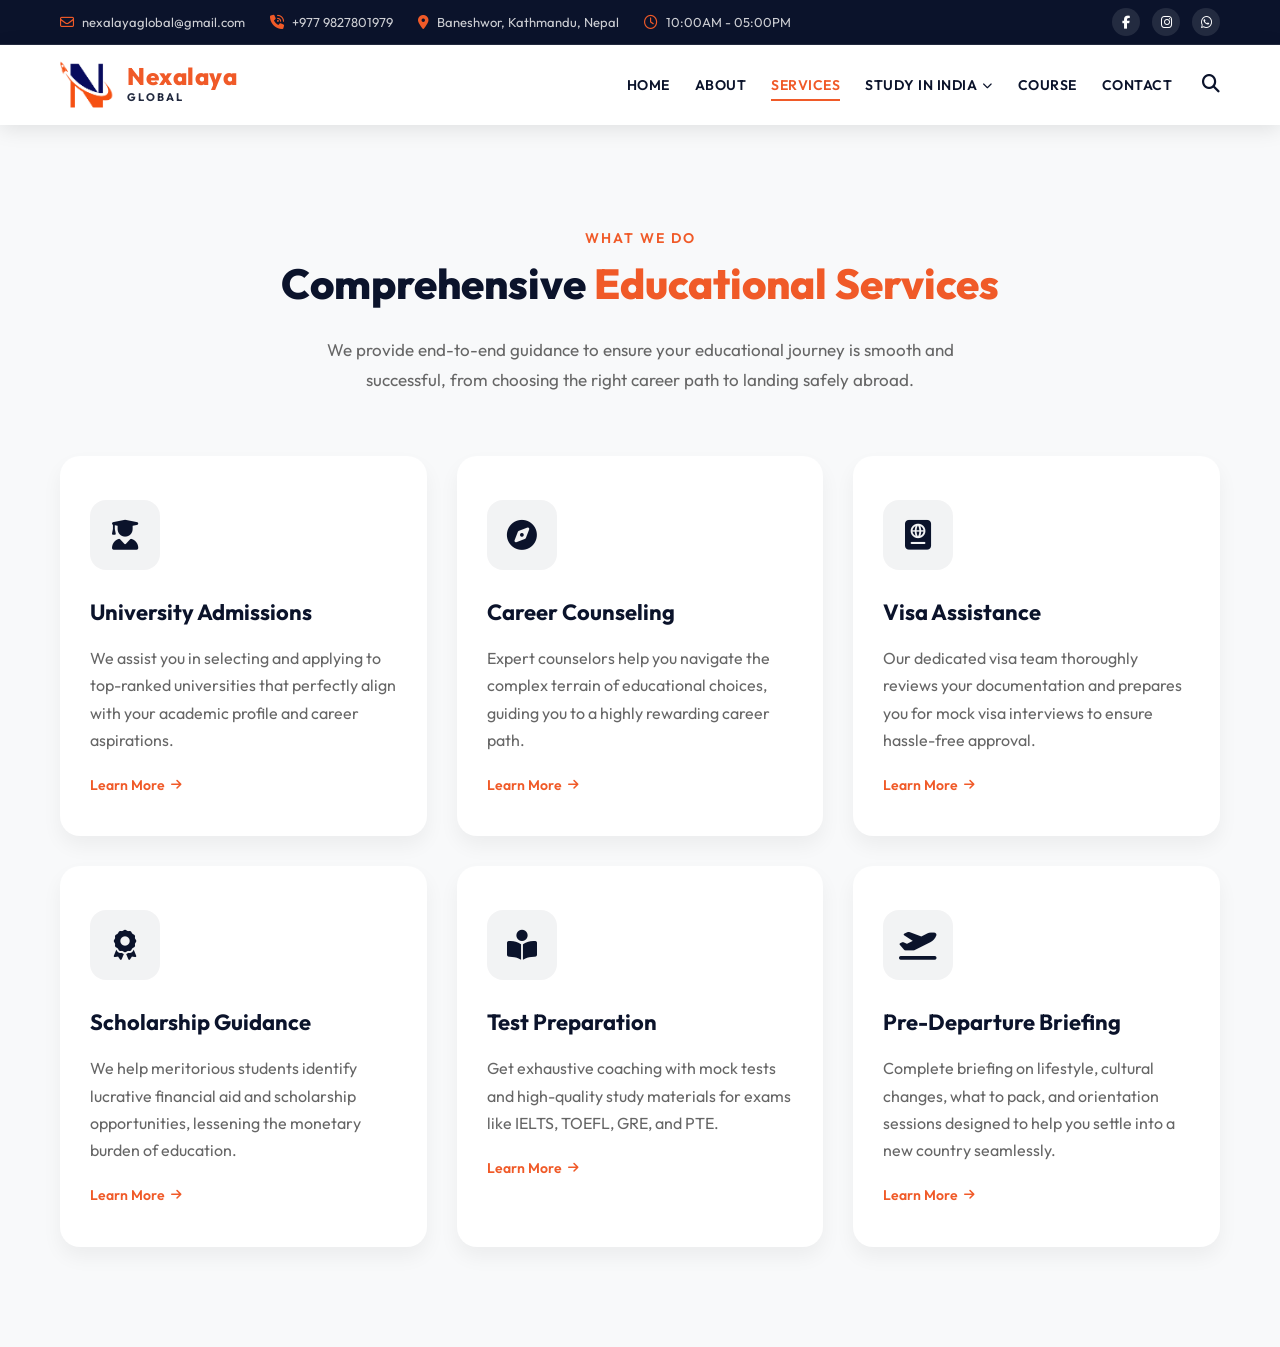
==== services.html @ c79e0f1c "Initial commit" ====
<!DOCTYPE html>
<html lang="en">

<head>
    <meta charset="UTF-8">
    <meta name="viewport" content="width=device-width, initial-scale=1.0">
    <title>Our Services | Nexalaya Global</title>
    <!-- Google Fonts -->
    <link rel="preconnect" href="https://fonts.googleapis.com">
    <link rel="preconnect" href="https://fonts.gstatic.com" crossorigin>
    <link href="https://fonts.googleapis.com/css2?family=Outfit:wght@300;400;500;600;700;800&display=swap"
        rel="stylesheet">
    <!-- Font Awesome -->
    <link rel="stylesheet" href="https://cdnjs.cloudflare.com/ajax/libs/font-awesome/6.4.0/css/all.min.css">
    <!-- Custom CSS -->
    <link rel="stylesheet" href="assets/css/style.css">
</head>

<body>

    <!-- Top Bar -->
    <div class="top-bar">
        <div class="container top-bar-inner">
            <div class="top-bar-left">
                <div class="top-info-item">
                    <i class="fa-regular fa-envelope"></i>
                    <span>nexalayaglobal@gmail.com</span>
                </div>
                <div class="top-info-item">
                    <i class="fa-solid fa-phone-volume"></i>
                    <span>+977 9827801979</span>
                </div>
                <div class="top-info-item">
                    <i class="fa-solid fa-location-dot"></i>
                    <span>Baneshwor, Kathmandu, Nepal</span>
                </div>
                <div class="top-info-item">
                    <i class="fa-regular fa-clock"></i>
                    <span>10:00AM - 05:00PM</span>
                </div>
            </div>
            <div class="top-bar-right">
                <div class="social-links">
                    <a href="https://www.facebook.com/profile.php?id=61577341327985" aria-label="Facebook"><i
                            class="fa-brands fa-facebook-f"></i></a>
                    <a href="https://www.instagram.com/nexalayaglobal/" aria-label="Instagram"><i
                            class="fa-brands fa-instagram"></i></a>
                    <a href="#" aria-label="WhatsApp"><i class="fa-brands fa-whatsapp"></i></a>
                </div>
            </div>
        </div>
    </div>

    <!-- Main Header -->
    <header class="main-header" id="main-header">
        <div class="container header-inner">
            <!-- Logo Section -->
            <a href="index.html" class="logo-container">
                <img src="assets/images/logo.png" alt="Nexalaya Global Logo" class="brand-logo-img">
                <div class="logo-text fallback-text">
                    <span class="logo-title" style="color: var(--secondary-color);">Nexalaya</span>
                    <span class="logo-subtitle" style="color: var(--primary-color);">GLOBAL</span>
                </div>
            </a>

            <!-- Mobile Menu Toggle Button -->
            <button class="mobile-menu-toggle" aria-label="Open Menu">
                <i class="fa-solid fa-bars"></i>
            </button>

            <!-- Navigation Menu -->
            <nav class="main-nav">
                <ul>
                    <li><a href="index.html">HOME</a></li>
                    <li><a href="about.html">ABOUT </a></li>
                    <li><a href="services.html" class="active">SERVICES</a></li>
                    <li class="dropdown">
                        <a href="study-in-india.html" class="dropdown-toggle">STUDY IN INDIA <i
                                class="fa-solid fa-chevron-down nav-arrow"></i></a>
                        <ul class="dropdown-menu">
                            <li><a href="#">SRM Trichy</a></li>
                            <li><a href="#">Chitkara University</a></li>
                            <li><a href="#">Sardha University</a></li>
                            <li><a href="#">SRM Ramapuram</a></li>
                            <li><a href="#">IIT Bombay</a></li>
                            <li><a href="#">Jawaharlal Nehru University</a></li>
                            <li><a href="#">Anna University</a></li>
                            <li><a href="#">Calcutta University</a></li>
                            <li><a href="#">Pune University</a></li>
                        </ul>
                    </li>
                    <li><a href="index.html#trending-courses">COURSE</a></li>
                    <li><a href="index.html#contact">CONTACT</a></li>
                </ul>
                <div class="nav-search">
                    <button aria-label="Search"><i class="fa-solid fa-magnifying-glass"></i></button>
                </div>
            </nav>
        </div>
    </header>


    <!-- Services Grid Section -->
    <section class="padding-100 bg-light">
        <div class="container text-center">
            <span class="section-subtitle color-secondary">What We Do</span>
            <h2 class="section-title color-primary">Comprehensive <span class="color-secondary">Educational
                    Services</span></h2>
            <p class="section-description color-text-light mx-auto max-w-700 mb-40">
                We provide end-to-end guidance to ensure your educational journey is smooth and successful, from
                choosing the right career path to landing safely abroad.
            </p>

            <div class="services-grid mt-30">
                <!-- Service 1 -->
                <div class="service-card shadow-soft bg-white">
                    <div class="service-icon">
                        <i class="fa-solid fa-user-graduate"></i>
                    </div>
                    <div class="service-content">
                        <h3 class="color-primary">University Admissions</h3>
                        <p class="color-text-light">We assist you in selecting and applying to top-ranked universities
                            that perfectly align with your academic profile and career aspirations.</p>
                        <a href="service-university-admissions.html" class="btn-text color-secondary mt-20">Learn More
                            <i class="fa-solid fa-arrow-right"></i></a>
                    </div>
                </div>

                <!-- Service 2 -->
                <div class="service-card shadow-soft bg-white">
                    <div class="service-icon">
                        <i class="fa-solid fa-compass"></i>
                    </div>
                    <div class="service-content">
                        <h3 class="color-primary">Career Counseling</h3>
                        <p class="color-text-light">Expert counselors help you navigate the complex terrain of
                            educational choices, guiding you to a highly rewarding career path.</p>
                        <a href="service-career-counseling.html" class="btn-text color-secondary mt-20">Learn More <i
                                class="fa-solid fa-arrow-right"></i></a>
                    </div>
                </div>

                <!-- Service 3 -->
                <div class="service-card shadow-soft bg-white">
                    <div class="service-icon">
                        <i class="fa-solid fa-passport"></i>
                    </div>
                    <div class="service-content">
                        <h3 class="color-primary">Visa Assistance</h3>
                        <p class="color-text-light">Our dedicated visa team thoroughly reviews your documentation and
                            prepares you for mock visa interviews to ensure hassle-free approval.</p>
                        <a href="service-visa-assistance.html" class="btn-text color-secondary mt-20">Learn More <i
                                class="fa-solid fa-arrow-right"></i></a>
                    </div>
                </div>

                <!-- Service 4 -->
                <div class="service-card shadow-soft bg-white">
                    <div class="service-icon">
                        <i class="fa-solid fa-award"></i>
                    </div>
                    <div class="service-content">
                        <h3 class="color-primary">Scholarship Guidance</h3>
                        <p class="color-text-light">We help meritorious students identify lucrative financial aid and
                            scholarship opportunities, lessening the monetary burden of education.</p>
                        <a href="service-scholarship-guidance.html" class="btn-text color-secondary mt-20">Learn More <i
                                class="fa-solid fa-arrow-right"></i></a>
                    </div>
                </div>

                <!-- Service 5 -->
                <div class="service-card shadow-soft bg-white">
                    <div class="service-icon">
                        <i class="fa-solid fa-book-open-reader"></i>
                    </div>
                    <div class="service-content">
                        <h3 class="color-primary">Test Preparation</h3>
                        <p class="color-text-light">Get exhaustive coaching with mock tests and high-quality study
                            materials for exams like IELTS, TOEFL, GRE, and PTE.</p>
                        <a href="service-test-preparation.html" class="btn-text color-secondary mt-20">Learn More <i
                                class="fa-solid fa-arrow-right"></i></a>
                    </div>
                </div>

                <!-- Service 6 -->
                <div class="service-card shadow-soft bg-white">
                    <div class="service-icon">
                        <i class="fa-solid fa-plane-departure"></i>
                    </div>
                    <div class="service-content">
                        <h3 class="color-primary">Pre-Departure Briefing</h3>
                        <p class="color-text-light">Complete briefing on lifestyle, cultural changes, what to pack, and
                            orientation sessions designed to help you settle into a new country seamlessly.</p>
                        <a href="service-pre-departure.html" class="btn-text color-secondary mt-20">Learn More <i
                                class="fa-solid fa-arrow-right"></i></a>
                    </div>
                </div>
            </div>
        </div>
    </section>

    <!-- Scripts -->
    <script src="assets/js/script.js"></script>
</body>

</html>
---- assets/css/style.css ----
/* ==============================
   CSS Variables & Reset
============================== */
:root {
    --primary-color: #0B132B;
    /* Dark Navy */
    --primary-light: #1A265A;
    --secondary-color: #F05A28;
    /* Vibrant Orange */
    --text-color: #333333;
    --text-light: #666666;
    --bg-light: #f8f9fa;
    --white: #ffffff;
    --black: #000000;
    --font-heading: 'Outfit', sans-serif;
    --font-body: 'Outfit', sans-serif;
    --transition: all 0.3s cubic-bezier(0.25, 0.8, 0.25, 1);
}

* {
    margin: 0;
    padding: 0;
    box-sizing: border-box;
}

body {
    font-family: var(--font-body);
    font-size: 16px;
    line-height: 1.6;
    color: var(--text-color);
    background-color: var(--white);
    overflow-x: hidden;
}

a {
    text-decoration: none;
    color: inherit;
    transition: var(--transition);
}

ul {
    list-style: none;
}

.container {
    max-width: 1200px;
    margin: 0 auto;
    padding: 0 20px;
}

/* ==============================
   Top Bar
============================== */
.top-bar {
    background-color: var(--primary-color);
    border-bottom: 1px solid rgba(255, 255, 255, 0.1);
    padding: 8px 0;
    font-size: 13px;
    color: rgba(255, 255, 255, 0.8);
}

.top-bar-inner {
    display: flex;
    justify-content: space-between;
    align-items: center;
    flex-wrap: wrap;
    gap: 15px;
}

.top-bar-left {
    display: flex;
    gap: 25px;
    flex-wrap: wrap;
}

.top-info-item {
    display: flex;
    align-items: center;
    gap: 8px;
}

.top-info-item i {
    color: var(--secondary-color);
    font-size: 14px;
}

.top-bar-right {
    display: flex;
    align-items: center;
    gap: 25px;
}

.social-links {
    display: flex;
    gap: 12px;
}

.social-links a {
    color: var(--white);
    width: 28px;
    height: 28px;
    display: flex;
    align-items: center;
    justify-content: center;
    border-radius: 50%;
    background-color: rgba(255, 255, 255, 0.1);
}

.social-links a:hover {
    background-color: var(--secondary-color);
    color: var(--white);
    transform: translateY(-2px);
}

.apply-online a {
    font-weight: 500;
    color: var(--white);
    display: flex;
    align-items: center;
    gap: 6px;
}

.apply-online a:hover {
    color: var(--secondary-color);
}

/* ==============================
   Main Header
============================== */
.main-header {
    background-color: var(--white);
    position: sticky;
    top: 0;
    z-index: 1000;
    box-shadow: 0 4px 20px rgba(0, 0, 0, 0.1);
    transition: var(--transition);
}

.main-header.scrolled {
    padding: 5px 0;
    background-color: rgba(255, 255, 255, 0.98);
    backdrop-filter: blur(10px);
}

.header-inner {
    display: flex;
    justify-content: space-between;
    align-items: center;
    height: 80px;
}

/* Logo */
.logo-container {
    display: flex;
    align-items: center;
    gap: 12px;
}

.brand-logo-img {
    max-height: 55px;
    width: auto;
}

.logo-icon-wrapper {
    display: none;
    /* Hide svg since we use img now */
}

.logo-text {
    display: none;
    /* Hide the fallback if img is set, or use it next to logo */
    flex-direction: column;
}

/* Fallback visible only if image fails or is removed */
.fallback-text {
    display: flex;
}

.logo-title {
    font-size: 24px;
    font-weight: 800;
    line-height: 1.1;
    letter-spacing: 0.5px;
}

.logo-subtitle {
    font-size: 11px;
    font-weight: 700;
    letter-spacing: 2px;
    opacity: 0.9;
}

/* Navigation */
.main-nav {
    display: flex;
    align-items: center;
    gap: 30px;
}

.main-nav ul {
    display: flex;
    gap: 25px;
}

.main-nav ul li a {
    color: var(--primary-color);
    font-size: 14px;
    font-weight: 600;
    letter-spacing: 0.5px;
    padding: 10px 0;
    position: relative;
    display: flex;
    align-items: center;
    gap: 5px;
}

.nav-arrow {
    font-size: 10px;
}

.main-nav ul li a::after {
    content: '';
    position: absolute;
    bottom: 5px;
    left: 0;
    width: 0;
    height: 2px;
    background-color: var(--secondary-color);
    transition: var(--transition);
}

.main-nav ul li a:hover,
.main-nav ul li a.active {
    color: var(--secondary-color);
}

.main-nav ul li a:hover::after,
.main-nav ul li a.active::after {
    width: 100%;
}

/* Dropdown Menu */
.main-nav ul li.dropdown {
    position: relative;
}

.dropdown-menu {
    position: absolute;
    top: 100%;
    left: 0;
    width: 280px;
    /* Slightly wider */
    background-color: rgba(255, 255, 255, 0.65);
    /* Glass transparency */
    backdrop-filter: blur(20px);
    -webkit-backdrop-filter: blur(20px);
    box-shadow: 0 15px 35px rgba(0, 0, 0, 0.1), inset 0 0 0 1px rgba(255, 255, 255, 0.5);
    /* Soft outer shadow, glowing inner ring */
    border-radius: 16px;
    padding: 25px 0;
    /* More gaps at top/bottom */
    opacity: 0;
    visibility: hidden;
    transform: translateY(15px);
    transition: all 0.3s cubic-bezier(0.25, 0.8, 0.25, 1);
    z-index: 100;
    display: flex;
    flex-direction: column;
}

.dropdown-menu li {
    width: 100%;
}

.dropdown-menu li a {
    padding: 15px 35px;
    /* Matched to the original image spacing */
    display: block;
    color: var(--primary-color);
    font-weight: 500;
    font-size: 16px;
    transition: var(--transition);
}

.dropdown-menu li a::after {
    display: none;
}

.dropdown-menu li a:hover {
    background-color: rgba(0, 0, 0, 0.04);
    color: var(--secondary-color);
    padding-left: 45px;
    /* Indent slightly more for elegance */
}

/* Show on hover for desktop */
@media (min-width: 993px) {
    .main-nav ul li.dropdown:hover .dropdown-menu {
        opacity: 1;
        visibility: visible;
        transform: translateY(0);
    }
}

.nav-search button {
    background: transparent;
    border: none;
    color: var(--primary-color);
    font-size: 18px;
    cursor: pointer;
    transition: var(--transition);
}

.nav-search button:hover {
    transform: scale(1.1);
    color: var(--secondary-color);
}

.mobile-menu-toggle {
    display: none;
    background: transparent;
    border: none;
    color: var(--primary-color);
    font-size: 24px;
    cursor: pointer;
}

/* ==============================
   Hero Section
============================== */
.hero-section {
    position: relative;
    min-height: calc(100vh - 120px);
    padding: 80px 0;
    background: linear-gradient(135deg, #0B132B 0%, #1A265A 100%);
    background-size: cover;
    background-position: center;
    display: flex;
    align-items: center;
    overflow: hidden;
}

.hero-overlay {
    position: absolute;
    top: 0;
    left: 0;
    width: 100%;
    height: 100%;
    /* Add a subtle pattern overlay if desired */
    background-image: radial-gradient(rgba(255, 255, 255, 0.05) 1px, transparent 1px);
    background-size: 30px 30px;
    z-index: 1;
}

#particles-js {
    position: absolute;
    top: 0;
    left: 0;
    width: 100%;
    height: 100%;
    z-index: 2;
}

.hero-content.two-column {
    position: relative;
    z-index: 3;
    display: flex;
    align-items: center;
    justify-content: space-between;
    gap: 50px;
    max-width: 1200px;
    text-align: left;
    margin: 0 auto;
    color: var(--white);
}

.hero-text-side {
    flex: 1;
    max-width: 600px;
}

.hero-image-side {
    flex: 1;
    position: relative;
}

.image-wrapper {
    position: relative;
    z-index: 10;
}

.image-wrapper img {
    width: 100%;
    max-width: 550px;
    border-radius: 20px;
    box-shadow: 0 20px 40px rgba(0, 0, 0, 0.4);
    position: relative;
    z-index: 2;
    animation: fadeInUp 1s ease 0.5s both;
}

.decor-circle {
    position: absolute;
    border-radius: 50%;
    z-index: 1;
    animation: float 6s ease-in-out infinite;
}

.decor-1 {
    width: 150px;
    height: 150px;
    background: var(--secondary-color);
    top: -30px;
    right: -20px;
    opacity: 0.8;
}

.decor-2 {
    width: 200px;
    height: 200px;
    background: var(--primary-light);
    bottom: -40px;
    left: -30px;
}

@keyframes float {
    0% {
        transform: translateY(0px);
    }

    50% {
        transform: translateY(-20px);
    }

    100% {
        transform: translateY(0px);
    }
}

.hero-badge {
    display: inline-block;
    padding: 6px 16px;
    background: rgba(240, 90, 40, 0.1);
    border: 1px solid rgba(240, 90, 40, 0.3);
    color: var(--secondary-color);
    border-radius: 30px;
    font-size: 13px;
    font-weight: 600;
    letter-spacing: 1px;
    margin-bottom: 25px;
    text-transform: uppercase;
    backdrop-filter: blur(5px);
    animation: fadeInDown 1s ease;
}

.hero-title {
    font-size: 56px;
    font-weight: 800;
    line-height: 1.1;
    margin-bottom: 25px;
    animation: fadeInUp 1s ease 0.2s both;
}

.hero-title span {
    color: var(--secondary-color);
    /* Orange accent for Study Anywhere */
    position: relative;
    display: inline-block;
}

.hero-description {
    font-size: 18px;
    font-weight: 300;
    opacity: 0.9;
    margin-bottom: 40px;
    margin-left: 0;
    margin-right: 0;
    animation: fadeInUp 1s ease 0.4s both;
}

.hero-actions {
    display: flex;
    justify-content: flex-start;
    gap: 20px;
    margin-bottom: 50px;
    animation: fadeInUp 1s ease 0.6s both;
}

/* Buttons */
.btn {
    display: inline-flex;
    align-items: center;
    gap: 10px;
    padding: 14px 30px;
    border-radius: 5px;
    font-size: 15px;
    font-weight: 600;
    cursor: pointer;
    overflow: hidden;
    position: relative;
    z-index: 1;
}

.btn i {
    font-size: 16px;
}

.btn-primary {
    background-color: var(--secondary-color);
    color: var(--white);
    box-shadow: 0 10px 20px rgba(240, 90, 40, 0.2);
}

.btn-primary:hover {
    transform: translateY(-3px);
    box-shadow: 0 15px 25px rgba(240, 90, 40, 0.3);
    background-color: #e04a18;
}

.btn-secondary {
    background-color: transparent;
    color: var(--white);
    border: 1px solid rgba(255, 255, 255, 0.3);
}

.btn-secondary:hover {
    background-color: rgba(255, 255, 255, 0.1);
    border-color: var(--white);
}

.hero-stats {
    display: flex;
    justify-content: flex-start;
    gap: 50px;
    padding-top: 30px;
    border-top: 1px solid rgba(255, 255, 255, 0.1);
    animation: fadeInUp 1s ease 0.8s both;
}

.stat-item h3 {
    font-size: 32px;
    font-weight: 700;
    color: var(--secondary-color);
    margin-bottom: 5px;
}

.stat-item p {
    font-size: 14px;
    font-weight: 500;
    text-transform: uppercase;
    letter-spacing: 1px;
    opacity: 0.8;
}

/* Animations */
@keyframes fadeInUp {
    from {
        opacity: 0;
        transform: translateY(30px);
    }

    to {
        opacity: 1;
        transform: translateY(0);
    }
}

@keyframes fadeInDown {
    from {
        opacity: 0;
        transform: translateY(-30px);
    }

    to {
        opacity: 1;
        transform: translateY(0);
    }
}

/* ==============================
   Utilities & Common Classes
============================== */
.padding-100 {
    padding: 100px 0;
}

.mb-20 {
    margin-bottom: 20px;
}

.mt-30 {
    margin-top: 30px;
}

.color-primary {
    color: var(--primary-color);
}

.color-secondary {
    color: var(--secondary-color);
}

.color-white {
    color: var(--white);
}

.color-text-light {
    color: var(--text-light);
}

.bg-primary {
    background-color: var(--primary-color);
}

.bg-secondary {
    background-color: var(--secondary-color);
}

.position-relative {
    position: relative;
}

.rounded-image {
    border-radius: 20px;
    width: 100%;
    object-fit: cover;
}

.shadow-premium {
    box-shadow: 0 20px 40px rgba(0, 0, 0, 0.1);
}

.shadow-soft {
    box-shadow: 0 10px 20px rgba(0, 0, 0, 0.05);
}

.text-sm {
    font-size: 14px;
}

/* ==============================
   About Section
============================== */
.about-section {
    background-color: var(--bg-light);
    overflow: hidden;
}

.about-container {
    gap: 60px;
    display: flex;
    align-items: center;
    justify-content: space-between;
}

.about-image-side,
.about-text-side {
    flex: 1;
    position: relative;
}

.experience-badge {
    position: absolute;
    bottom: -30px;
    right: -30px;
    width: 160px;
    height: 160px;
    border-radius: 50%;
    display: flex;
    flex-direction: column;
    justify-content: center;
    align-items: center;
    text-align: center;
    border: 8px solid var(--white);
    box-shadow: 0 15px 30px rgba(11, 19, 43, 0.15);
    z-index: 2;
}

.exp-years {
    font-size: 42px;
    font-weight: 800;
    line-height: 1;
    margin-bottom: 5px;
}

.exp-text {
    font-size: 14px;
    font-weight: 500;
    text-transform: uppercase;
    letter-spacing: 1px;
}

.section-subtitle {
    display: inline-block;
    font-size: 14px;
    font-weight: 600;
    text-transform: uppercase;
    letter-spacing: 2px;
    margin-bottom: 10px;
}

.section-title {
    font-size: 42px;
    font-weight: 800;
    line-height: 1.2;
    margin-bottom: 25px;
}

.section-description {
    font-size: 17px;
    line-height: 1.8;
}

.about-features {
    display: flex;
    flex-direction: column;
    gap: 20px;
    margin-top: 30px;
}

.feature-item {
    display: flex;
    align-items: flex-start;
    gap: 15px;
}

.icon-box {
    width: 50px;
    height: 50px;
    border-radius: 12px;
    display: flex;
    align-items: center;
    justify-content: center;
    font-size: 20px;
    flex-shrink: 0;
    transition: var(--transition);
}

.icon-box:hover {
    transform: translateY(-3px);
}

.feature-content h4 {
    font-size: 18px;
    font-weight: 700;
    margin-bottom: 5px;
}

/* ==============================
   Study in India Section (Slider)
============================== */
.study-india-section {
    background-color: var(--bg-light);
}

.max-w-700 {
    max-width: 700px;
}

.mx-auto {
    margin-left: auto;
    margin-right: auto;
}

.mb-40 {
    margin-bottom: 40px;
}

.slider-container {
    position: relative;
    width: 100%;
    margin-bottom: 30px;
}

.university-slider {
    display: flex;
    gap: 30px;
    overflow-x: auto;
    scroll-snap-type: x mandatory;
    padding: 20px 5px 30px;
    /* Padding for shadow and scrollbar */
    -webkit-overflow-scrolling: touch;
    scroll-behavior: smooth;
}


/* Custom Scrollbar */
.custom-scrollbar::-webkit-scrollbar {
    height: 8px;
}

.custom-scrollbar::-webkit-scrollbar-track {
    background: rgba(11, 19, 43, 0.05);
    border-radius: 10px;
}

.custom-scrollbar::-webkit-scrollbar-thumb {
    background: var(--primary-light);
    border-radius: 10px;
    border: 2px solid var(--bg-light);
}

.custom-scrollbar::-webkit-scrollbar-thumb:hover {
    background: var(--secondary-color);
}

.university-card {
    flex: 0 0 calc(33.333% - 20px);
    background: var(--white);
    border-radius: 20px;
    overflow: hidden;
    scroll-snap-align: start;
    transition: var(--transition);
    border: 1px solid rgba(0, 0, 0, 0.03);
    text-align: left;
}

.university-card:hover {
    transform: translateY(-8px);
    box-shadow: 0 25px 50px rgba(0, 0, 0, 0.1);
}

.univ-img-wrapper {
    position: relative;
    width: 100%;
    height: 220px;
    overflow: hidden;
}

.univ-img {
    width: 100%;
    height: 100%;
    object-fit: cover;
    transition: transform 0.6s ease;
}

.university-card:hover .univ-img {
    transform: scale(1.08);
}

.univ-overlay {
    position: absolute;
    top: 15px;
    right: 15px;
    background: rgba(11, 19, 43, 0.85);
    backdrop-filter: blur(4px);
    padding: 6px 14px;
    border-radius: 30px;
}

.univ-location {
    color: var(--white);
    font-size: 12px;
    font-weight: 600;
}

.univ-location i {
    color: var(--secondary-color);
    margin-right: 4px;
}

.univ-info {
    padding: 25px;
}

.univ-name {
    font-size: 20px;
    font-weight: 700;
    margin-bottom: 15px;
}

.btn-text {
    font-size: 14px;
    font-weight: 600;
    display: flex;
    align-items: center;
    gap: 6px;
}

.btn-text i {
    font-size: 12px;
    transition: var(--transition);
}

.btn-text:hover {
    color: var(--primary-color);
}

.btn-text:hover i {
    transform: translateX(5px);
}

/* ==============================
   Inner Pages (About, etc.)
============================== */
.universities-grid {
    display: grid;
    grid-template-columns: repeat(auto-fill, minmax(300px, 1fr));
    gap: 30px;
    padding-top: 20px;
}

.universities-grid .university-card {
    flex: unset;
    scroll-snap-align: unset;
    height: 100%;
    margin-bottom: 0;
}

.page-header {
    background: linear-gradient(135deg, rgba(11, 19, 43, 0.95), rgba(26, 38, 90, 0.95)), url('../images/hero.png') center/cover;
    padding: 100px 0 80px;
    text-align: center;
}

.page-title {
    font-size: 48px;
    font-weight: 800;
    margin-bottom: 15px;
    animation: fadeInUp 0.8s ease;
}

.breadcrumb {
    font-size: 15px;
    font-weight: 500;
    color: rgba(255, 255, 255, 0.7);
    animation: fadeInUp 1s ease;
}

.breadcrumb a {
    color: var(--white);
    transition: var(--transition);
}

.breadcrumb a:hover {
    color: var(--secondary-color);
}

.breadcrumb span {
    margin: 0 10px;
}

.breadcrumb .current {
    color: var(--secondary-color);
}

/* Mission Section */
.mission-section .two-column {
    display: flex;
    gap: 60px;
}

.align-center {
    align-items: center;
}

.mission-list {
    margin-top: 25px;
}

.mission-list li {
    margin-bottom: 12px;
    font-size: 16px;
    font-weight: 500;
    display: flex;
    align-items: center;
    gap: 12px;
}

.mission-list li i {
    font-size: 18px;
}

.bg-white {
    background-color: var(--white);
}

.bg-light {
    background-color: var(--bg-light);
}

/* Values Grid */
.text-center {
    text-align: center;
}

.values-grid {
    display: grid;
    grid-template-columns: repeat(auto-fit, minmax(260px, 1fr));
    gap: 30px;
}

.value-card {
    background-color: var(--white);
    border-radius: 15px;
    padding: 40px 30px;
    text-align: center;
    transition: var(--transition);
    border-bottom: 4px solid transparent;
}

.value-card:hover {
    transform: translateY(-10px);
    border-bottom-color: var(--secondary-color);
    box-shadow: 0 20px 40px rgba(0, 0, 0, 0.1);
}

.value-icon {
    width: 70px;
    height: 70px;
    background-color: rgba(240, 90, 40, 0.1);
    color: var(--secondary-color);
    border-radius: 50%;
    display: flex;
    align-items: center;
    justify-content: center;
    font-size: 30px;
    margin: 0 auto 20px;
    transition: var(--transition);
}

.value-card:hover .value-icon {
    background-color: var(--secondary-color);
    color: var(--white);
    transform: scale(1.1);
}

.value-card h3 {
    margin-bottom: 15px;
    font-size: 22px;
    font-weight: 700;
}

/* Services Grid */
.services-grid {
    display: grid;
    grid-template-columns: repeat(auto-fit, minmax(320px, 1fr));
    gap: 30px;
    padding-top: 20px;
}

.service-card {
    border-radius: 20px;
    padding: 40px 30px;
    text-align: left;
    transition: var(--transition);
    border-top: 4px solid transparent;
    position: relative;
    overflow: hidden;
    height: 100%;
}

.service-card:hover {
    transform: translateY(-8px);
    border-top-color: var(--secondary-color);
    box-shadow: 0 25px 50px rgba(0, 0, 0, 0.1);
}

.service-icon {
    width: 70px;
    height: 70px;
    background: rgba(11, 19, 43, 0.05);
    /* highly transparent primary */
    color: var(--primary-color);
    border-radius: 16px;
    display: flex;
    align-items: center;
    justify-content: center;
    font-size: 30px;
    margin-bottom: 25px;
    transition: var(--transition);
}

.service-card:hover .service-icon {
    background: var(--secondary-color);
    color: var(--white);
    transform: scale(1.1) rotate(5deg);
}

.service-content h3 {
    font-size: 22px;
    font-weight: 700;
    margin-bottom: 15px;
}

.service-content p {
    font-size: 16px;
    line-height: 1.7;
    margin-bottom: 20px;
}

/* Service Details / Blog Page */
.service-details-content {
    background-color: var(--white);
    border-radius: 20px;
    padding: 50px;
    box-shadow: 0 10px 40px rgba(0, 0, 0, 0.05);
    margin-top: -60px;
    /* Overlap with page header */
    position: relative;
    z-index: 10;
    text-align: left;
}

.service-details-img {
    width: 100%;
    height: auto;
    max-height: 450px;
    object-fit: cover;
    border-radius: 15px;
    margin-bottom: 30px;
    box-shadow: 0 10px 20px rgba(0, 0, 0, 0.1);
}

.service-details-text h2 {
    font-size: 32px;
    color: var(--primary-color);
    margin-bottom: 20px;
    line-height: 1.3;
}

.service-details-text p {
    font-size: 17px;
    color: var(--text-light);
    line-height: 1.8;
    margin-bottom: 20px;
}

.service-details-text ul {
    list-style: none;
    /* Custom bullets */
    margin-bottom: 30px;
    padding-left: 0;
}

.service-details-text ul li {
    font-size: 16px;
    color: var(--text-light);
    margin-bottom: 15px;
    padding-left: 30px;
    position: relative;
    line-height: 1.7;
}

.service-details-text ul li i {
    position: absolute;
    left: 0;
    top: 5px;
    color: var(--secondary-color);
    font-size: 14px;
}

/* ==============================
   Enquiry / Contact Section
============================== */
.enquiry-card {
    background-color: var(--primary-color);
    /* Updated to match the brand logo theme */
    border-radius: 20px;
    display: flex;
    align-items: stretch;
    position: relative;
    box-shadow: 0 20px 50px rgba(0, 0, 0, 0.15);
}

.enquiry-image-side {
    flex: 0 0 45%;
    position: relative;
    padding: 40px;
    /* Pads around the image so it sits perfectly inside */
}

.enquiry-img {
    width: 100%;
    height: 100%;
    object-fit: cover;
    border-radius: 30px;
    /* Matching the screenshot's fully rounded frame */
    box-shadow: 0 15px 35px rgba(0, 0, 0, 0.2);
    /* Gives the image a slight floating depth */
}

.enquiry-form-side {
    flex: 1;
    padding: 50px 50px 50px 10px;
    /* Balanced padding against the image side */
    position: relative;
}

.enquiry-form-side .form-title {
    color: var(--white);
    font-size: 32px;
    font-weight: 500;
    margin-bottom: 5px;
}

.enquiry-form-side .form-title span {
    font-weight: 800;
    position: relative;
}

.title-underline {
    width: 180px;
    height: 15px;
    display: block;
    margin-bottom: 30px;
}

.form-row {
    display: flex;
    gap: 20px;
    margin-bottom: 20px;
}

.form-group {
    flex: 1;
    display: flex;
    flex-direction: column;
}

.form-group label {
    color: rgba(255, 255, 255, 0.85);
    font-size: 13px;
    margin-bottom: 8px;
    font-weight: 400;
}

.form-control {
    background-color: transparent;
    border: 1px solid rgba(255, 255, 255, 0.4);
    border-radius: 8px;
    padding: 12px 15px;
    color: var(--white);
    font-size: 14px;
    font-family: inherit;
    transition: var(--transition);
}

.form-control::placeholder {
    color: rgba(255, 255, 255, 0.5);
}

.form-control:focus {
    outline: none;
    border-color: var(--white);
    background-color: rgba(255, 255, 255, 0.05);
}

select.form-control {
    appearance: none;
    background-image: url("data:image/svg+xml,%3Csvg xmlns='http://www.w3.org/2000/svg' width='12' height='12' viewBox='0 0 24 24' fill='none' stroke='white' stroke-width='2' stroke-linecap='round' stroke-linejoin='round'%3E%3Cpolyline points='6 9 12 15 18 9'%3E%3C/polyline%3E%3C/svg%3E");
    background-repeat: no-repeat;
    background-position: right 15px center;
    background-size: 12px;
}

select.form-control option {
    color: var(--text-color);
    background-color: var(--white);
    /* Native select menus can't be fully styled, so white BG for options */
}

.form-checkbox label {
    display: flex;
    align-items: flex-start;
    cursor: pointer;
    position: relative;
    padding-left: 28px;
}

.form-checkbox input[type="checkbox"] {
    position: absolute;
    opacity: 0;
    cursor: pointer;
    height: 0;
    width: 0;
}

.checkmark {
    position: absolute;
    top: 2px;
    left: 0;
    height: 18px;
    width: 18px;
    background-color: transparent;
    border: 1px solid rgba(255, 255, 255, 0.6);
    border-radius: 4px;
}

.form-checkbox:hover input~.checkmark {
    border-color: var(--white);
}

.form-checkbox input:checked~.checkmark {
    background-color: transparent;
    border-color: var(--white);
}

.checkmark:after {
    content: "";
    position: absolute;
    display: none;
}

.form-checkbox input:checked~.checkmark:after {
    display: block;
}

.form-checkbox .checkmark:after {
    left: 5px;
    top: 2px;
    width: 5px;
    height: 10px;
    border: solid white;
    border-width: 0 2px 2px 0;
    transform: rotate(45deg);
}

.checkbox-text {
    color: rgba(255, 255, 255, 0.85);
    font-size: 13px;
    line-height: 1.5;
}

.btn-outline-white {
    background-color: transparent;
    color: var(--white);
    border: 1px solid var(--white);
    border-radius: 8px;
    padding: 10px 30px;
    font-size: 16px;
    font-weight: 500;
    transition: var(--transition);
    cursor: pointer;
}

.btn-outline-white:hover {
    background-color: var(--white);
    color: #214088;
}

/* ==============================
   Trending Courses Section
============================== */
.course-filters {
    display: flex;
    justify-content: center;
    gap: 15px;
    flex-wrap: wrap;
}

.filter-btn {
    padding: 12px 30px;
    border-radius: 30px;
    border: 1px solid #B5C2D4;
    background-color: #B5C2D4;
    /* Light slate/gray blue from image */
    color: var(--white);
    font-size: 16px;
    font-weight: 500;
    cursor: pointer;
    transition: var(--transition);
}

.filter-btn.active,
.filter-btn:hover {
    background-color: #1A3E85;
    /* Deep blue from image */
    border-color: #1A3E85;
}

.courses-grid {
    display: grid;
    grid-template-columns: repeat(auto-fit, minmax(320px, 1fr));
    gap: 30px;
}

.course-card {
    background-color: var(--white);
    border-radius: 20px;
    border: 1px solid #EAEAEA;
    overflow: hidden;
    transition: var(--transition);
    text-align: left;
}

.course-card:hover {
    transform: translateY(-5px);
    box-shadow: 0 15px 30px rgba(0, 0, 0, 0.06);
    border-color: transparent;
}

.course-img {
    width: 100%;
    height: 220px;
    object-fit: cover;
}

.course-info {
    padding: 25px;
}

.course-info h3 {
    font-size: 20px;
    font-weight: 700;
    color: var(--text-color);
    margin: 0;
}

/* ==============================
   Journey CTA Banner Section
============================== */
.cta-card {
    background-color: var(--primary-color);
    border-radius: 30px;
    position: relative;
    /* Do NOT use overflow:hidden here, otherwise the image top won't pop out! */
    padding: 0;
    box-shadow: 0 20px 40px rgba(0, 0, 0, 0.1);
}

.cta-bg-wrapper {
    position: absolute;
    top: 0;
    left: 0;
    width: 100%;
    height: 100%;
    border-radius: 30px;
    overflow: hidden;
    /* Clips the background SVG but lets the image be free */
    z-index: 1;
}

.cta-bg-line {
    position: absolute;
    top: 50%;
    left: 50%;
    width: 150%;
    height: 150%;
    transform: translate(-50%, -50%);
    pointer-events: none;
}

.cta-content-wrapper {
    display: flex;
    align-items: center;
    position: relative;
    z-index: 2;
}

.cta-text-side {
    flex: 1;
    padding: 80px 40px 80px 80px;
}

.cta-title {
    color: var(--white);
    font-size: 42px;
    font-weight: 500;
    line-height: 1.3;
    margin-bottom: 20px;
}

.cta-title span {
    font-weight: 800;
    position: relative;
    display: inline-block;
}

.cta-description {
    color: rgba(255, 255, 255, 0.8);
    font-size: 18px;
    line-height: 1.6;
    max-width: 450px;
}

.cta-actions {
    display: flex;
    align-items: center;
    gap: 20px;
    flex-wrap: wrap;
}

.btn-cta-white {
    background-color: var(--white);
    color: var(--primary-color);
    padding: 12px 30px;
    border-radius: 12px;
    font-weight: 700;
    text-decoration: none;
    transition: var(--transition);
}

.btn-cta-white:hover {
    background-color: var(--secondary-color);
    color: var(--white);
}

.social-pill {
    background-color: var(--white);
    padding: 8px 15px;
    border-radius: 30px;
    display: flex;
    gap: 12px;
    align-items: center;
}

.social-icon {
    font-size: 20px;
    transition: var(--transition);
    border-radius: 5px;
    background-color: rgba(0, 0, 0, 0);
    width: 32px;
    height: 32px;
    display: flex;
    align-items: center;
    justify-content: center;
    text-decoration: none;
}

.social-icon:hover {
    transform: translateY(-3px);
    opacity: 0.8;
}

.cta-image-side {
    flex: 1;
    position: relative;
    height: 100%;
    min-height: 500px;
}

.cta-img {
    position: absolute;
    bottom: 0px;
    /* Align image flush to bottom of blue block */
    right: 50px;
    height: 115%;
    /* Creates the pop-out effect at the top */
    width: auto;
    object-fit: contain;
    z-index: 5;
}

.floating-icon {
    position: absolute;
    color: var(--white);
    font-size: 30px;
    opacity: 0.9;
    z-index: 4;
}

.icon-cap {
    top: -30px;
    right: 25%;
    font-size: 45px;
}

.icon-pin {
    top: 50px;
    left: 20px;
}

.icon-cert {
    bottom: 50px;
    right: 20px;
    font-size: 35px;
}

/* ==============================
   Footer Section
============================== */
.footer {
    background-color: var(--primary-color);
    color: var(--white);
    padding-top: 80px;
}

.footer-grid {
    display: grid;
    grid-template-columns: 2fr 1fr 1fr 1.5fr;
    gap: 40px;
    margin-bottom: 50px;
}

.footer-logo img {
    max-width: 200px;
}

.footer-desc {
    color: rgba(255, 255, 255, 0.7);
    font-size: 15px;
    line-height: 1.8;
}

.footer-contact p {
    color: rgba(255, 255, 255, 0.9);
    margin-bottom: 12px;
    display: flex;
    align-items: center;
    gap: 15px;
}

.footer-contact i {
    color: var(--secondary-color);
    font-size: 18px;
    width: 20px;
}

.widget-title {
    font-size: 20px;
    font-weight: 600;
    margin-bottom: 25px;
    position: relative;
    padding-bottom: 15px;
}

.widget-title::after {
    content: '';
    position: absolute;
    left: 0;
    bottom: 0;
    width: 40px;
    height: 3px;
    background-color: var(--secondary-color);
}

.footer-links {
    list-style: none;
    padding: 0;
    margin: 0;
}

.footer-links li {
    margin-bottom: 15px;
}

.footer-links a {
    color: rgba(255, 255, 255, 0.7);
    text-decoration: none;
    transition: var(--transition);
    display: inline-block;
}

.footer-links a:hover {
    color: var(--secondary-color);
    transform: translateX(5px);
}

.newsletter-form {
    display: flex;
    position: relative;
}

.newsletter-form input {
    width: 100%;
    padding: 12px 50px 12px 20px;
    border-radius: 30px;
    border: 1px solid rgba(255, 255, 255, 0.2);
    background-color: rgba(255, 255, 255, 0.05);
    color: var(--white);
    outline: none;
    transition: var(--transition);
}

.newsletter-form input:focus {
    border-color: var(--secondary-color);
}

.newsletter-form button {
    position: absolute;
    right: 5px;
    top: 5px;
    bottom: 5px;
    width: 40px;
    border-radius: 50%;
    border: none;
    background-color: var(--secondary-color);
    color: var(--white);
    cursor: pointer;
    transition: var(--transition);
}

.newsletter-form button:hover {
    background-color: var(--white);
    color: var(--primary-color);
}

.footer-social {
    display: flex;
    gap: 10px;
}

.footer-social a {
    width: 35px;
    height: 35px;
    border-radius: 50%;
    background-color: rgba(255, 255, 255, 0.1);
    display: flex;
    align-items: center;
    justify-content: center;
    color: var(--white);
    text-decoration: none;
    transition: var(--transition);
}

.footer-social a:hover {
    background-color: var(--secondary-color);
    transform: translateY(-3px);
}

.footer-bottom {
    background-color: #080f24; /* Even darker shade of primary */
    padding: 20px 0;
    border-top: 1px solid rgba(255, 255, 255, 0.05);
}

.footer-bottom-inner {
    display: flex;
    justify-content: space-between;
    align-items: center;
}

.footer-bottom p {
    color: rgba(255, 255, 255, 0.6);
    margin: 0;
    font-size: 14px;
}

.footer-bottom-links a {
    color: rgba(255, 255, 255, 0.6);
    text-decoration: none;
    margin-left: 20px;
    font-size: 14px;
    transition: var(--transition);
}

.footer-bottom-links a:hover {
    color: var(--white);
}

/* ==============================
   Responsive Design
============================== */
@media (max-width: 992px) {
    .main-nav ul {
        display: none;
        /* Hide default nav on smaller screens */
        flex-direction: column;
        position: absolute;
        top: 80px;
        left: 0;
        width: 100%;
        background-color: var(--white);
        padding: 20px;
        box-shadow: 0 10px 20px rgba(0, 0, 0, 0.1);
        gap: 15px;
    }

    .main-nav.active ul {
        display: flex;
    }

    .mobile-menu-toggle {
        display: block;
    }

    .dropdown-menu {
        position: static;
        width: 100%;
        box-shadow: none;
        background-color: rgba(0, 0, 0, 0.02);
        opacity: 0;
        visibility: hidden;
        transform: none;
        display: none;
        padding: 5px 0;
        border-radius: 0;
    }

    .dropdown-menu.show {
        opacity: 1;
        visibility: visible;
        display: flex;
    }

    .nav-search {
        display: none;
    }

    .hero-title {
        font-size: 42px;
    }

    .top-bar {
        display: none;
        /* Hide top bar on mobile for cleaner look */
    }

    .hero-section {
        height: auto;
        padding: 100px 0;
    }

    .hero-content.two-column {
        flex-direction: column;
        text-align: center;
        gap: 60px;
    }

    .hero-text-side {
        margin: 0 auto;
    }

    .hero-description {
        margin-left: auto;
        margin-right: auto;
    }

    .hero-actions,
    .hero-stats {
        justify-content: center;
    }

    .about-container,
    .mission-section .two-column {
        flex-direction: column;
        text-align: center;
    }

    .experience-badge {
        right: 50%;
        transform: translateX(50%);
        bottom: -20px;
        border-width: 5px;
        width: 140px;
        height: 140px;
    }

    .feature-item {
        text-align: left;
    }

    .mission-list {
        display: inline-block;
        text-align: left;
    }

    .about-text-side,
    .mission-text-side {
        margin-top: 30px;
    }

    .university-card {
        flex: 0 0 calc(50% - 15px);
    }

    .enquiry-card {
        flex-direction: column;
    }

    .enquiry-image-side {
        padding: 30px 30px 0 30px;
        /* Frame image on top and sides, no bottom padding so the form feels connected */
    }

    .enquiry-img {
        border-radius: 20px;
        /* Keep the fully rounded frame logic */
        height: 350px;
    }

    .enquiry-form-side {
        padding: 30px;
        /* Balanced padding below the image */
    }

    .cta-content-wrapper {
        flex-direction: column;
    }

    .cta-text-side {
        padding: 50px 30px 20px 30px;
        text-align: center;
    }

    .cta-description {
        margin: 0 auto;
    }

    .cta-actions {
        justify-content: center;
    }

    .cta-image-side {
        width: 100%;
        min-height: 400px;
    }

    .cta-img {
        position: relative;
        right: auto;
        bottom: 0px;
        height: 400px;
        display: block;
        margin: 0 auto;
    }

    .floating-icon {
        display: none;
        /* Hide floating icons on mobile to avoid layout bugs */
    }

    .footer-grid {
        grid-template-columns: 1fr 1fr;
    }
}

@media (max-width: 768px) {
    .hero-title {
        font-size: 36px;
    }

    .hero-actions {
        flex-direction: column;
    }

    .hero-stats {
        flex-wrap: wrap;
        gap: 30px;
        justify-content: center;
    }

    .university-card {
        flex: 0 0 calc(85% - 10px);
    }

    .form-row {
        flex-direction: column;
        gap: 15px;
    }

    .footer-grid {
        grid-template-columns: 1fr;
    }
    
    .footer-bottom-inner {
        flex-direction: column;
        gap: 15px;
        text-align: center;
    }
}
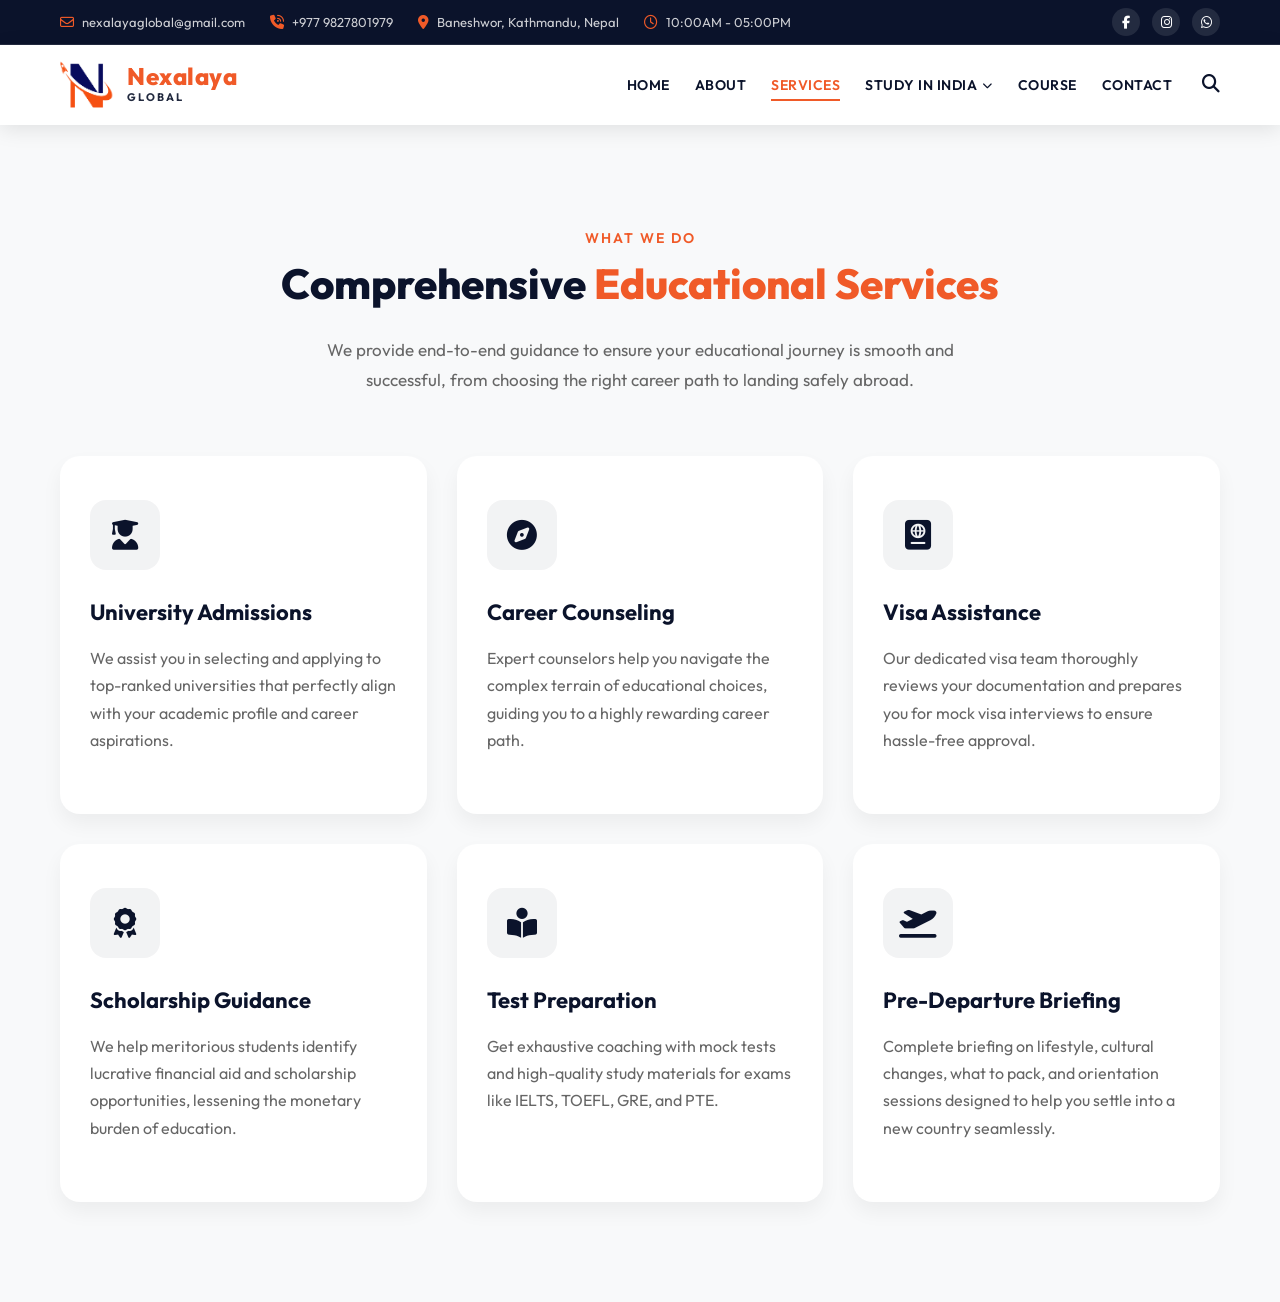
==== commit 3349d581: "update" ====
--- a/services.html
+++ b/services.html
@@ -121,8 +121,8 @@
                         <h3 class="color-primary">University Admissions</h3>
                         <p class="color-text-light">We assist you in selecting and applying to top-ranked universities
                             that perfectly align with your academic profile and career aspirations.</p>
-                        <a href="service-university-admissions.html" class="btn-text color-secondary mt-20">Learn More
-                            <i class="fa-solid fa-arrow-right"></i></a>
+                        <!--<a href="service-career-counseling.html" class="btn-text color-secondary mt-20">Learn More <i
+                                class="fa-solid fa-arrow-right"></i></a>-->
                     </div>
                 </div>
 
@@ -135,8 +135,8 @@
                         <h3 class="color-primary">Career Counseling</h3>
                         <p class="color-text-light">Expert counselors help you navigate the complex terrain of
                             educational choices, guiding you to a highly rewarding career path.</p>
-                        <a href="service-career-counseling.html" class="btn-text color-secondary mt-20">Learn More <i
-                                class="fa-solid fa-arrow-right"></i></a>
+                        <!--<a href="service-career-counseling.html" class="btn-text color-secondary mt-20">Learn More <i
+                                class="fa-solid fa-arrow-right"></i></a>-->
                     </div>
                 </div>
 
@@ -149,8 +149,8 @@
                         <h3 class="color-primary">Visa Assistance</h3>
                         <p class="color-text-light">Our dedicated visa team thoroughly reviews your documentation and
                             prepares you for mock visa interviews to ensure hassle-free approval.</p>
-                        <a href="service-visa-assistance.html" class="btn-text color-secondary mt-20">Learn More <i
-                                class="fa-solid fa-arrow-right"></i></a>
+                        <!--<a href="service-career-counseling.html" class="btn-text color-secondary mt-20">Learn More <i
+                                class="fa-solid fa-arrow-right"></i></a>-->
                     </div>
                 </div>
 
@@ -163,8 +163,8 @@
                         <h3 class="color-primary">Scholarship Guidance</h3>
                         <p class="color-text-light">We help meritorious students identify lucrative financial aid and
                             scholarship opportunities, lessening the monetary burden of education.</p>
-                        <a href="service-scholarship-guidance.html" class="btn-text color-secondary mt-20">Learn More <i
-                                class="fa-solid fa-arrow-right"></i></a>
+                        <!--<a href="service-career-counseling.html" class="btn-text color-secondary mt-20">Learn More <i
+                                class="fa-solid fa-arrow-right"></i></a>-->
                     </div>
                 </div>
 
@@ -177,8 +177,8 @@
                         <h3 class="color-primary">Test Preparation</h3>
                         <p class="color-text-light">Get exhaustive coaching with mock tests and high-quality study
                             materials for exams like IELTS, TOEFL, GRE, and PTE.</p>
-                        <a href="service-test-preparation.html" class="btn-text color-secondary mt-20">Learn More <i
-                                class="fa-solid fa-arrow-right"></i></a>
+                        <!--<a href="service-career-counseling.html" class="btn-text color-secondary mt-20">Learn More <i
+                                class="fa-solid fa-arrow-right"></i></a>-->
                     </div>
                 </div>
 
@@ -191,8 +191,8 @@
                         <h3 class="color-primary">Pre-Departure Briefing</h3>
                         <p class="color-text-light">Complete briefing on lifestyle, cultural changes, what to pack, and
                             orientation sessions designed to help you settle into a new country seamlessly.</p>
-                        <a href="service-pre-departure.html" class="btn-text color-secondary mt-20">Learn More <i
-                                class="fa-solid fa-arrow-right"></i></a>
+                        <!--<a href="service-career-counseling.html" class="btn-text color-secondary mt-20">Learn More <i
+                                class="fa-solid fa-arrow-right"></i></a>-->
                     </div>
                 </div>
             </div>
--- a/assets/css/style.css
+++ b/assets/css/style.css
@@ -896,8 +896,8 @@
 ============================== */
 .universities-grid {
     display: grid;
-    grid-template-columns: repeat(auto-fill, minmax(300px, 1fr));
-    gap: 30px;
+    grid-template-columns: repeat(auto-fill, minmax(280px, 1fr));
+    gap: 25px;
     padding-top: 20px;
 }
 
@@ -1372,8 +1372,8 @@
 
 .courses-grid {
     display: grid;
-    grid-template-columns: repeat(auto-fit, minmax(320px, 1fr));
-    gap: 30px;
+    grid-template-columns: repeat(auto-fit, minmax(280px, 1fr));
+    gap: 25px;
 }
 
 .course-card {
@@ -1711,7 +1711,8 @@
 }
 
 .footer-bottom {
-    background-color: #080f24; /* Even darker shade of primary */
+    background-color: #080f24;
+    /* Even darker shade of primary */
     padding: 20px 0;
     border-top: 1px solid rgba(255, 255, 255, 0.05);
 }
@@ -1744,7 +1745,7 @@
    Responsive Design
 ============================== */
 @media (max-width: 992px) {
-    .main-nav ul {
+    .main-nav>ul {
         display: none;
         /* Hide default nav on smaller screens */
         flex-direction: column;
@@ -1758,7 +1759,7 @@
         gap: 15px;
     }
 
-    .main-nav.active ul {
+    .main-nav.active>ul {
         display: flex;
     }
 
@@ -1783,6 +1784,20 @@
         opacity: 1;
         visibility: visible;
         display: flex;
+        flex-direction: column;
+    }
+
+    .main-nav>ul>li>a {
+        justify-content: space-between;
+        padding: 12px 10px;
+        border-bottom: 1px solid rgba(0, 0, 0, 0.05);
+    }
+
+    .nav-arrow {
+        padding: 10px;
+        font-size: 16px;
+        background: rgba(0, 0, 0, 0.03);
+        border-radius: 4px;
     }
 
     .nav-search {
@@ -1914,16 +1929,22 @@
 
     .footer-grid {
         grid-template-columns: 1fr 1fr;
+        gap: 30px;
     }
 }
 
 @media (max-width: 768px) {
+    .padding-100 {
+        padding: 60px 0;
+    }
+
     .hero-title {
         font-size: 36px;
     }
 
     .hero-actions {
         flex-direction: column;
+        align-items: center;
     }
 
     .hero-stats {
@@ -1944,7 +1965,7 @@
     .footer-grid {
         grid-template-columns: 1fr;
     }
-    
+
     .footer-bottom-inner {
         flex-direction: column;
         gap: 15px;
